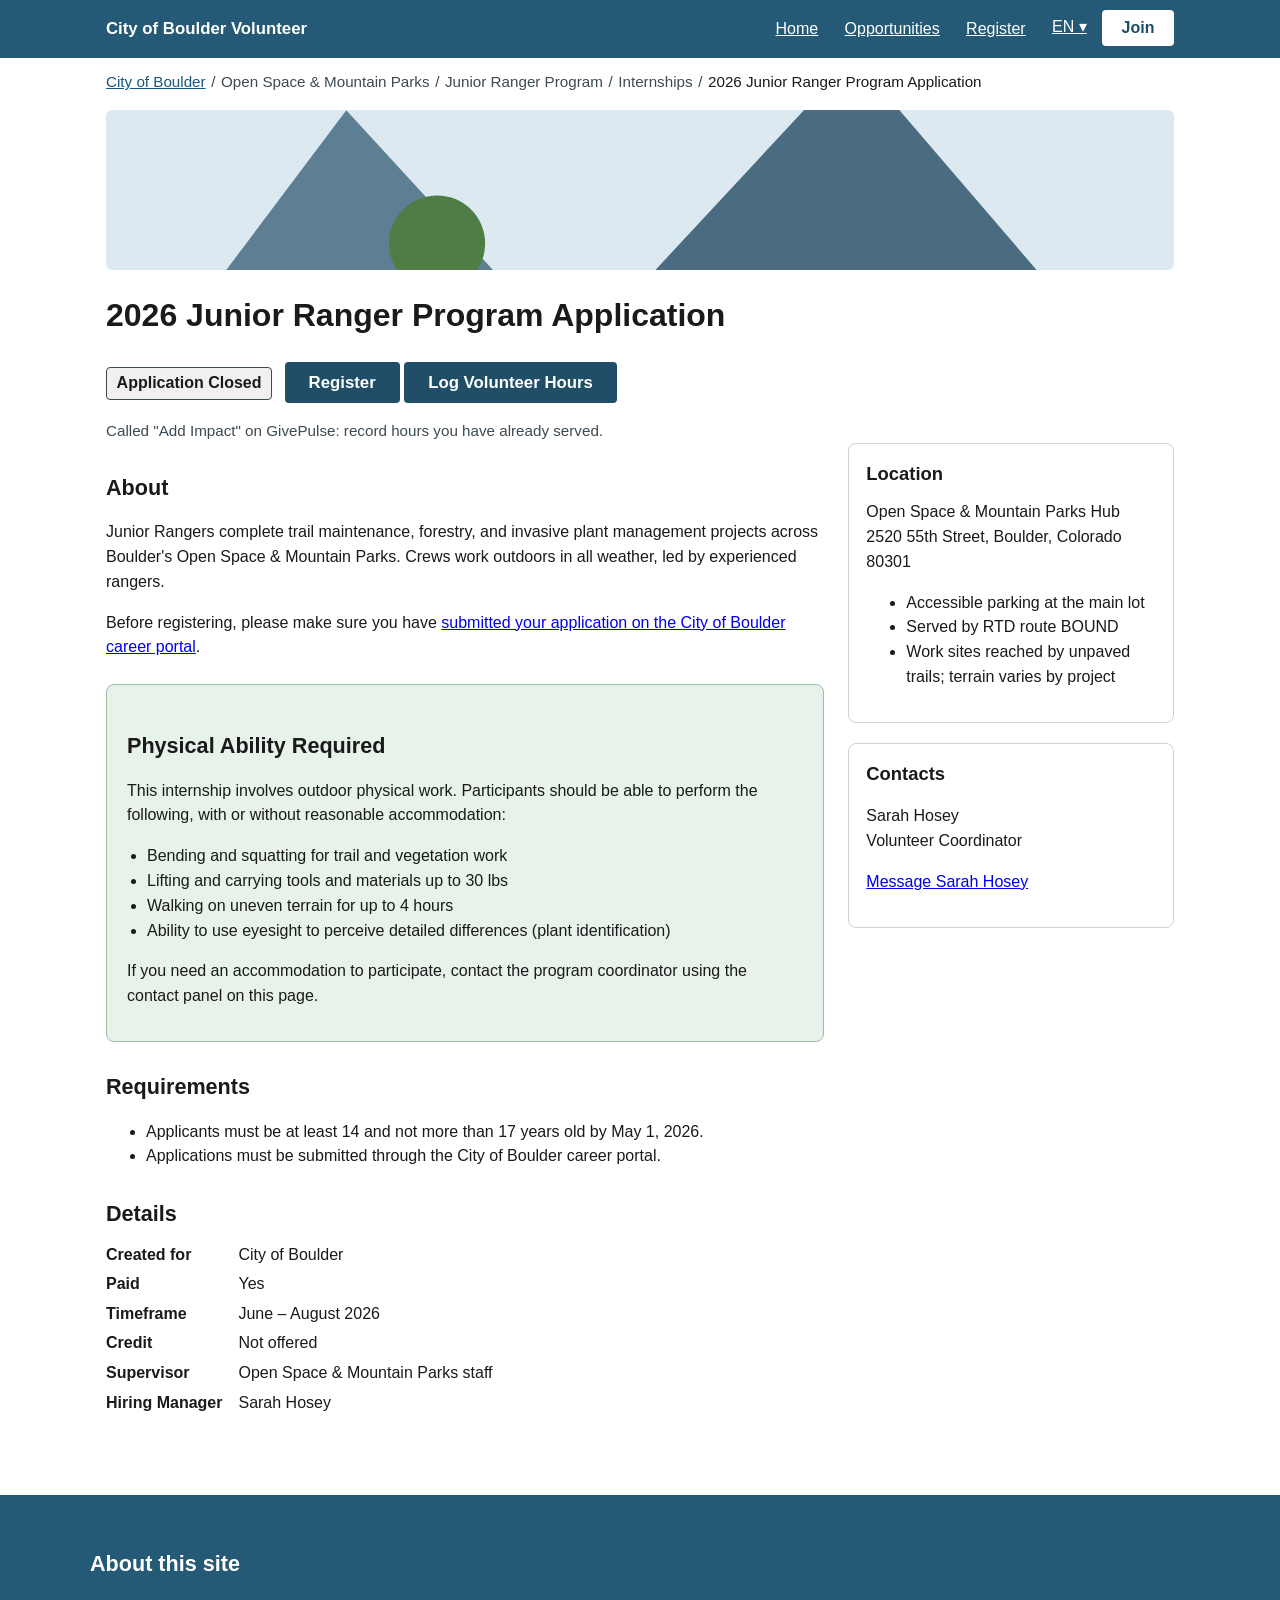
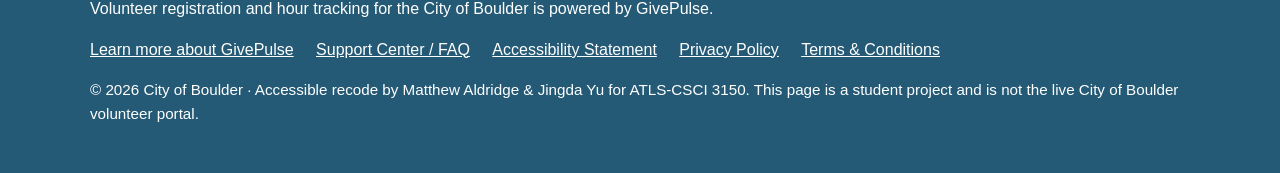
==== event.html @ bf8b2493 "Upload final project website" ====
<!DOCTYPE html>
<html lang="en">
<head>
<meta charset="utf-8">
<meta name="viewport" content="width=device-width, initial-scale=1">
<title>2026 Junior Ranger Program Application | City of Boulder Volunteer | Accessible Recode</title>
<link rel="stylesheet" href="styles.css">
</head>
<body>

<!-- EXTRA CREDIT: skip navigation link — WCAG 2.4.1 -->
<a class="skip-link" href="#main-content">Skip to main content</a>

<header class="site-header">
  <div class="header-bar">
    <a class="logo" href="index.html">City of Boulder Volunteer</a>
    <nav aria-label="Primary">
      <ul>
        <li><a href="index.html">Home</a></li>
        <li><a href="event.html" aria-current="page">Opportunities</a></li>
        <li><a href="register.html">Register</a></li>
        <li><button type="button" class="lang-btn" aria-label="Switch language | English">EN ▾</button></li>
        <li><button type="button" class="btn-join">Join</button></li>
      </ul>
    </nav>
  </div>
</header>

<nav class="breadcrumb" aria-label="Breadcrumb">
  <ol>
    <li><a href="index.html">City of Boulder</a></li>
    <!-- Intermediate levels exist on the live site but are outside this
         three-page recode, so they are rendered as plain text rather than
         as several adjacent links all pointing at the same placeholder
         (which WAVE would flag as redundant links). -->
    <li><span class="crumb-static">Open Space &amp; Mountain Parks</span></li>
    <li><span class="crumb-static">Junior Ranger Program</span></li>
    <li><span class="crumb-static">Internships</span></li>
    <li aria-current="page">2026 Junior Ranger Program Application</li>
  </ol>
</nav>

<main id="main-content" tabindex="-1">
  <img class="cover" src="img/trail-work.svg"
       alt="Cover image for 2026 Junior Ranger Program Application: a trail crew below the mountains">
  <h1>2026 Junior Ranger Program Application</h1>
  <p>
    <span class="status-line">Application Closed</span>
    <!-- Status is communicated visually AND programmatically, as on the
         original site (a PASS item we preserved): the disabled control is
         aria-disabled and removed from the tab order. -->
    <button type="button" class="btn-primary btn-disabled" aria-disabled="true" tabindex="-1">Register</button>
    <button type="button" class="btn-primary" aria-describedby="impact-hint">Log Volunteer Hours</button>
  </p>
  <!-- Usability fix: "Add Impact" (platform jargon) is relabelled in plain
       language, with the GivePulse term kept as supplementary text. -->
  <p class="hint" id="impact-hint">Called "Add Impact" on GivePulse: record hours you have already served.</p>

  <div class="layout">
    <div>
      <section class="block" aria-labelledby="h-about">
        <h2 id="h-about">About</h2>
        <p>Junior Rangers complete trail maintenance, forestry, and invasive
           plant management projects across Boulder's Open Space &amp; Mountain
           Parks. Crews work outdoors in all weather, led by experienced
           rangers.</p>
        <!-- FIX 8: the original sentence ended "...via the City's career
             portal: here" — WAVE "suspicious link text". The link text now
             describes its destination. -->
        <p>Before registering, please make sure you have
           <a href="https://bouldercolorado.gov/jobs">submitted your application
           on the City of Boulder career portal</a>.</p>
      </section>

      <!-- FIX 4: NEW Physical Ability Required section, using the
           ADA-approved descriptors specified by City staff. This is the
           information-architecture gap behind one of the two real user
           complaints: it is disclosed BEFORE the registration step. -->
      <section class="block ability-box" aria-labelledby="h-ability">
        <h2 id="h-ability">Physical Ability Required</h2>
        <p>This internship involves outdoor physical work. Participants should
           be able to perform the following, with or without reasonable
           accommodation:</p>
        <ul>
          <li>Bending and squatting for trail and vegetation work</li>
          <li>Lifting and carrying tools and materials up to 30 lbs</li>
          <li>Walking on uneven terrain for up to 4 hours</li>
          <li>Ability to use eyesight to perceive detailed differences
              (plant identification)</li>
        </ul>
        <p>If you need an accommodation to participate, contact the program
           coordinator using the contact panel on this page.</p>
      </section>

      <section class="block" aria-labelledby="h-req">
        <h2 id="h-req">Requirements</h2>
        <ul>
          <li>Applicants must be at least 14 and not more than 17 years old by May 1, 2026.</li>
          <li>Applications must be submitted through the City of Boulder career portal.</li>
        </ul>
      </section>

      <section class="block" aria-labelledby="h-details">
        <h2 id="h-details">Details</h2>
        <dl class="kv">
          <dt>Created for</dt><dd>City of Boulder</dd>
          <dt>Paid</dt><dd>Yes</dd>
          <dt>Timeframe</dt><dd>June – August 2026</dd>
          <dt>Credit</dt><dd>Not offered</dd>
          <dt>Supervisor</dt><dd>Open Space &amp; Mountain Parks staff</dd>
          <dt>Hiring Manager</dt><dd>Sarah Hosey</dd>
        </dl>
      </section>
    </div>

    <aside class="sidebar" aria-label="Event information">
      <!-- FIX 9: the Location section on the original page rendered a heading
           with NOTHING beneath it — valid HTML, invisible to WAVE, and a
           dead end for anyone judging travel and site access. It is now
           populated with location, transit, parking, and terrain details. -->
      <section aria-labelledby="h-loc">
        <h2 id="h-loc">Location</h2>
        <address>
          Open Space &amp; Mountain Parks Hub<br>
          2520 55th Street, Boulder, Colorado 80301
        </address>
        <ul>
          <li>Accessible parking at the main lot</li>
          <li>Served by RTD route BOUND</li>
          <li>Work sites reached by unpaved trails; terrain varies by project</li>
        </ul>
      </section>

      <section aria-labelledby="h-contacts">
        <h2 id="h-contacts">Contacts</h2>
        <p>Sarah Hosey<br>Volunteer Coordinator</p>
        <!-- FIX 8 (part b): the Message link now identifies its recipient
             when read out of context in a screen-reader links list. -->
        <p><a href="mailto:hoseys@bouldercolorado.gov">Message Sarah Hosey</a></p>
      </section>
    </aside>
  </div>
</main>

<footer class="site-footer">
  <div class="footer-inner">
    <h2>About this site</h2>
    <p>Volunteer registration and hour tracking for the City of Boulder is
       powered by GivePulse.</p>
    <ul>
      <li><a href="https://www.givepulse.com/">Learn more about GivePulse</a></li>
      <li><a href="https://support.givepulse.com/hc/en-us">Support Center / FAQ</a></li>
      <li><a href="https://www.givepulse.com/accessibility">Accessibility Statement</a></li>
      <li><a href="https://www.givepulse.com/privacy">Privacy Policy</a></li>
      <li><a href="https://www.givepulse.com/terms">Terms &amp; Conditions</a></li>
    </ul>
    <p class="fineprint">© 2026 City of Boulder · Accessible recode by
       Matthew Aldridge &amp; Jingda Yu for ATLS-CSCI 3150. This page is a
       student project and is not the live City of Boulder volunteer portal.</p>
  </div>
</footer>

</body>
</html>
---- styles.css ----
/* =====================================================================
   City of Boulder Volunteer Portal — Accessible Recode
   ATLS-CSCI 3150 Final Project Draft 2
   Matthew Aldridge & Jingda Yu
   ---------------------------------------------------------------------
   Key template-level fixes (see report for the full list):
   FIX 1  Header/footer background changed from #8CB8CA (2.13:1 vs white)
          to #245A75 (7.52:1 vs white) — resolves all 22 WAVE contrast
          errors across both pages.                     [WCAG 1.4.3]
   FIX 2  .btn-join:focus keeps a readable label: dark background under
          the white text instead of white-on-white.     [WCAG 1.4.3, 2.4.7]
   EC     Skip-navigation link (WebAIM technique).      [WCAG 2.4.1]
   ===================================================================== */

:root {
  /* FIX 1 — accessible template palette */
  --brand-dark: #245A75;   /* 7.52:1 against #FFFFFF */
  --brand-darker: #1F4E66; /* 8.97:1 against #FFFFFF */
  --brand-pale: #EAF2F6;
  --text: #1A1A1A;         /* 17.4:1 on white */
  --text-soft: #3D4A52;    /* 9.6:1 on white  */
  --link: #14567F;         /* 7.0:1 on white  */
  --focus: #B34700;        /* focus accent, 5.2:1 on white */
  --border: #C9D4DA;
  --ok-bg: #E7F2EA;
}

* { box-sizing: border-box; }

html { font-size: 100%; } /* respects user font-size settings */

body {
  margin: 0;
  font-family: "Segoe UI", Roboto, Helvetica, Arial, sans-serif;
  color: var(--text);
  background: #FFFFFF;
  line-height: 1.55;
}

/* ---------------------------------------------------------------
   EC: Skip navigation link — visually hidden until focused
   (WebAIM technique: positioned off-screen, appears on focus)
   --------------------------------------------------------------- */
.skip-link {
  position: absolute;
  left: -9999px;
  top: 0;
  z-index: 100;
  background: var(--brand-darker);
  color: #FFFFFF;
  padding: 0.75rem 1.25rem;
  font-weight: 600;
  text-decoration: none;
}
.skip-link:focus {
  left: 0;
  outline: 3px solid #FFD37A; /* 5.31:1 against the dark header behind it */
  outline-offset: 2px;
}

/* ---------------------------------------------------------------
   Global focus visibility: every interactive element gets a thick,
   offset outline that ADDS visibility rather than removing it.
   --------------------------------------------------------------- */
a:focus-visible,
button:focus-visible,
input:focus-visible,
select:focus-visible,
summary:focus-visible {
  outline: 3px solid var(--focus);
  outline-offset: 2px;
}
/* On the dark header/footer template the orange outline would measure
   only 1.37:1 against #245A75, so elements on the template use a light
   gold outline instead: 5.31:1 against the dark background.
   (WCAG 1.4.11 Non-text Contrast) */
header.site-header a:focus-visible,
header.site-header button:focus-visible,
footer.site-footer a:focus-visible {
  outline-color: #FFD37A;
}

/* ---------------------------------------------------------------
   Header / navigation  (FIX 1: contrast)
   --------------------------------------------------------------- */
header.site-header {
  background: var(--brand-dark); /* was #8CB8CA at 2.13:1 — FIX 1 */
  color: #FFFFFF;
}
.header-bar {
  max-width: 1100px;
  margin: 0 auto;
  padding: 0.6rem 1rem;
  display: flex;
  align-items: center;
  gap: 1rem;
  flex-wrap: wrap;
}
.header-bar .logo {
  font-weight: 700;
  font-size: 1.05rem;
  color: #FFFFFF;
  text-decoration: none;
}
.header-bar nav { margin-left: auto; }
.header-bar nav ul {
  list-style: none;
  display: flex;
  gap: 0.25rem;
  margin: 0;
  padding: 0;
  flex-wrap: wrap;
}
.header-bar nav a,
.header-bar .lang-btn {
  display: inline-block;
  color: #FFFFFF;            /* 7.52:1 on --brand-dark */
  text-decoration: underline;
  padding: 0.45rem 0.7rem;
  border-radius: 4px;
  background: transparent;
  border: 0;
  font-size: 1rem;
  cursor: pointer;
}
.header-bar nav a:hover,
.header-bar .lang-btn:hover { background: var(--brand-darker); }

/* FIX 2 — the Join button.
   Original defect: on :focus the label turned white on a white
   background (≈1:1). Here the focus state applies the dark
   background the white text was designed against, plus an outline. */
.btn-join {
  background: #FFFFFF;
  color: var(--brand-darker);   /* 8.97:1 */
  border: 2px solid #FFFFFF;
  font-weight: 700;
  font-size: 1rem;
  padding: 0.45rem 1.1rem;
  border-radius: 4px;
  cursor: pointer;
}
.btn-join:hover,
.btn-join:focus {
  background: var(--brand-darker); /* dark bg arrives WITH the white text */
  color: #FFFFFF;                  /* 8.97:1 — label stays readable */
}
.btn-join:focus {
  outline: 3px solid #FFD37A;      /* visible against the dark header */
  outline-offset: 2px;
}

/* ---------------------------------------------------------------
   Breadcrumb
   --------------------------------------------------------------- */
nav.breadcrumb {
  max-width: 1100px;
  margin: 0.75rem auto 0;
  padding: 0 1rem;
  font-size: 0.95rem;
}
nav.breadcrumb ol {
  list-style: none;
  display: flex;
  flex-wrap: wrap;
  gap: 0.35rem;
  margin: 0;
  padding: 0;
}
nav.breadcrumb li + li::before {
  content: "/";
  margin-right: 0.35rem;
  color: var(--text-soft);
}
nav.breadcrumb a { color: var(--link); }
nav.breadcrumb .crumb-static { color: var(--text-soft); }

/* ---------------------------------------------------------------
   Layout
   --------------------------------------------------------------- */
main {
  max-width: 1100px;
  margin: 0 auto;
  padding: 1rem;
}
.layout {
  display: grid;
  grid-template-columns: minmax(0, 2.2fr) minmax(0, 1fr);
  gap: 1.5rem;
}
@media (max-width: 800px) {
  .layout { grid-template-columns: 1fr; } /* reflow, no horizontal scroll */
}

.hero {
  background: var(--brand-pale);
  border: 1px solid var(--border);
  border-radius: 8px;
  padding: 1.25rem;
  margin-bottom: 1.25rem;
}
.hero h1 { margin: 0 0 0.4rem; font-size: 1.7rem; }
.hero p  { margin: 0.25rem 0; color: var(--text-soft); }

/* FIX 3 — group statistics: real labelled content, not bare numbers
   visually styled as headings (was 3 WAVE "possible heading" alerts). */
.stats {
  list-style: none;
  display: flex;
  gap: 2rem;
  flex-wrap: wrap;
  margin: 1rem 0 0;
  padding: 0;
}
.stats .num { display: block; font-size: 1.5rem; font-weight: 700; }
.stats .lbl { display: block; color: var(--text-soft); }

h2 { font-size: 1.35rem; margin: 1.75rem 0 0.75rem; } /* FIX 3: restored h2 level */
h3 { font-size: 1.1rem; margin: 0 0 0.4rem; }

/* ---------------------------------------------------------------
   Search + filters  (FIX 6: visible label; FIX 5: ability filter)
   --------------------------------------------------------------- */
.search-row { margin: 0.75rem 0 1rem; }
.search-row label {
  display: block;          /* FIX 6 — persistent visible label,   */
  font-weight: 600;        /* not placeholder-only               */
  margin-bottom: 0.3rem;
}
.search-row input[type="search"] {
  width: 100%;
  max-width: 34rem;
  font-size: 1rem;
  padding: 0.55rem 0.7rem;
  border: 2px solid var(--text-soft);
  border-radius: 4px;
}
.hint { font-size: 0.95rem; color: var(--text-soft); margin: 0.25rem 0 0; }

fieldset.filters {
  border: 1px solid var(--border);
  border-radius: 8px;
  padding: 0.75rem 1rem 1rem;
  margin: 0 0 1.25rem;
}
fieldset.filters legend { font-weight: 700; padding: 0 0.4rem; }
.filter-grid {
  display: flex;
  flex-wrap: wrap;
  gap: 0.75rem 1.25rem;
}
.filter-grid .filter { min-width: 9.5rem; }
.filter-grid label {
  display: block;
  font-size: 0.95rem;
  font-weight: 600;
  margin-bottom: 0.2rem;
}
.filter-grid select {
  width: 100%;
  font-size: 1rem;
  padding: 0.4rem;
  border: 1.5px solid var(--text-soft);
  border-radius: 4px;
  background: #FFFFFF;
}
/* FIX 5 — the new Physical Ability filter gets the same visual weight
   as the other filters; highlighted here only for the report figure. */
.filter.new-filter { position: relative; }
.filter.new-filter .badge {
  font-size: 0.75rem;
  font-weight: 700;
  color: #FFFFFF;
  background: var(--brand-darker);
  border-radius: 3px;
  padding: 0.05rem 0.35rem;
  margin-left: 0.3rem;
  vertical-align: middle;
}

/* ---------------------------------------------------------------
   Opportunity cards  (FIX 3: h2>h3 hierarchy; list markup)
   --------------------------------------------------------------- */
ul.cards {
  list-style: none;
  margin: 0;
  padding: 0;
  display: grid;
  grid-template-columns: repeat(auto-fill, minmax(15rem, 1fr));
  gap: 1rem;
}
ul.cards li.card {
  border: 1px solid var(--border);
  border-radius: 8px;
  overflow: hidden;
  background: #FFFFFF;
  display: flex;
  flex-direction: column;
}
.card .thumb {
  background: var(--brand-pale);
  color: var(--text-soft);
  min-height: 6.5rem;
  display: flex;
  align-items: center;
  justify-content: center;
  font-size: 0.9rem;
}
.card img.thumb-img {
  width: 100%;
  height: 6.5rem;
  object-fit: cover;
  display: block;
}
img.cover {
  width: 100%;
  height: 10rem;
  object-fit: cover;
  display: block;
  border-radius: 6px;
  margin-bottom: 0.9rem;
}
img.decor { height: 1.1rem; vertical-align: baseline; margin-left: 0.4rem; }
.card .body { padding: 0.75rem 0.9rem 1rem; }
.card h3 a { color: var(--link); }
.card p.meta { margin: 0.2rem 0 0; font-size: 0.92rem; color: var(--text-soft); }
.card p.ability { margin: 0.45rem 0 0; font-size: 0.92rem; }
.card p.ability strong { color: var(--text); }

/* ---------------------------------------------------------------
   Event detail page
   --------------------------------------------------------------- */
.status-line {
  display: inline-block;
  background: #F0F0F0;
  border: 1.5px solid var(--text-soft);
  color: var(--text);
  border-radius: 4px;
  padding: 0.2rem 0.6rem;
  font-weight: 600;
  margin-right: 0.5rem;
}
.btn-disabled {
  background: #E9E9E9;
  color: #4A5560; /* 6.4:1 even in the disabled state */
}
section.block { margin: 1.5rem 0; }
.kv {
  margin: 0;
  display: grid;
  grid-template-columns: max-content 1fr;
  gap: 0.3rem 1rem;
}
.kv dt { font-weight: 700; }
.kv dd { margin: 0; }

/* FIX 4 — Physical Ability Required section */
.ability-box {
  background: var(--ok-bg);
  border: 1px solid #9DBFA8;
  border-radius: 8px;
  padding: 1rem 1.25rem;
}
.ability-box ul { margin: 0.5rem 0 0; padding-left: 1.25rem; }

aside.sidebar section {
  border: 1px solid var(--border);
  border-radius: 8px;
  padding: 1rem 1.1rem;
  margin-bottom: 1.25rem;
}
aside.sidebar h2 { margin-top: 0; font-size: 1.15rem; }
address { font-style: normal; }

/* ---------------------------------------------------------------
   Forms (register.html)  — EC: HTML5 validation styling
   --------------------------------------------------------------- */
form.registration { max-width: 40rem; }
.form-field { margin-bottom: 1.1rem; }
.form-field label {
  display: block;
  font-weight: 600;
  margin-bottom: 0.25rem;
}
.req {
  color: #A11212;  /* 6.5:1 on white; requirement ALSO in text, not color-only */
  font-weight: 700;
}
.form-field input,
.form-field select {
  width: 100%;
  font-size: 1rem;
  padding: 0.55rem 0.7rem;
  border: 2px solid var(--text-soft);
  border-radius: 4px;
}
.form-field .help {
  font-size: 0.92rem;
  color: var(--text-soft);
  margin: 0.25rem 0 0;
}
.form-field input:invalid[data-touched="true"] {
  border-color: #A11212;
}
.error-msg {
  color: #A11212;
  font-weight: 600;
  font-size: 0.95rem;
  margin: 0.25rem 0 0;
}
.hidden { display: none; }

/* FIX 7 — disclosure buttons carry aria-expanded + visual affordance */
.disclosure {
  background: var(--brand-darker);
  color: #FFFFFF;
  border: 0;
  font-size: 1rem;
  font-weight: 600;
  padding: 0.55rem 1rem;
  border-radius: 4px;
  cursor: pointer;
  margin-right: 0.6rem;
}
.disclosure[aria-expanded="true"]::after { content: " ▴"; }
.disclosure[aria-expanded="false"]::after { content: " ▾"; }
.disclosure-region {
  border: 1px solid var(--border);
  border-left: 4px solid var(--brand-dark);
  border-radius: 6px;
  padding: 1rem 1.25rem;
  margin-top: 1rem;
}

button.btn-primary {
  background: var(--brand-darker);
  color: #FFFFFF;
  font-size: 1.05rem;
  font-weight: 700;
  border: 0;
  border-radius: 4px;
  padding: 0.65rem 1.5rem;
  cursor: pointer;
}
button.btn-primary:hover { background: var(--brand-dark); }

/* ---------------------------------------------------------------
   Footer  (FIX 1: contrast)
   --------------------------------------------------------------- */
footer.site-footer {
  background: var(--brand-dark);  /* was #8CB8CA — FIX 1 */
  color: #FFFFFF;
  margin-top: 2.5rem;
  padding: 1.5rem 1rem 2rem;
}
.footer-inner { max-width: 1100px; margin: 0 auto; }
footer.site-footer a { color: #FFFFFF; text-decoration: underline; }
footer.site-footer ul {
  list-style: none;
  margin: 0.5rem 0 0;
  padding: 0;
  display: flex;
  flex-wrap: wrap;
  gap: 0.4rem 1.4rem;
}
footer.site-footer .fineprint {
  margin-top: 1rem;
  font-size: 0.95rem;  /* was flagged "very small text" — bumped up */
}
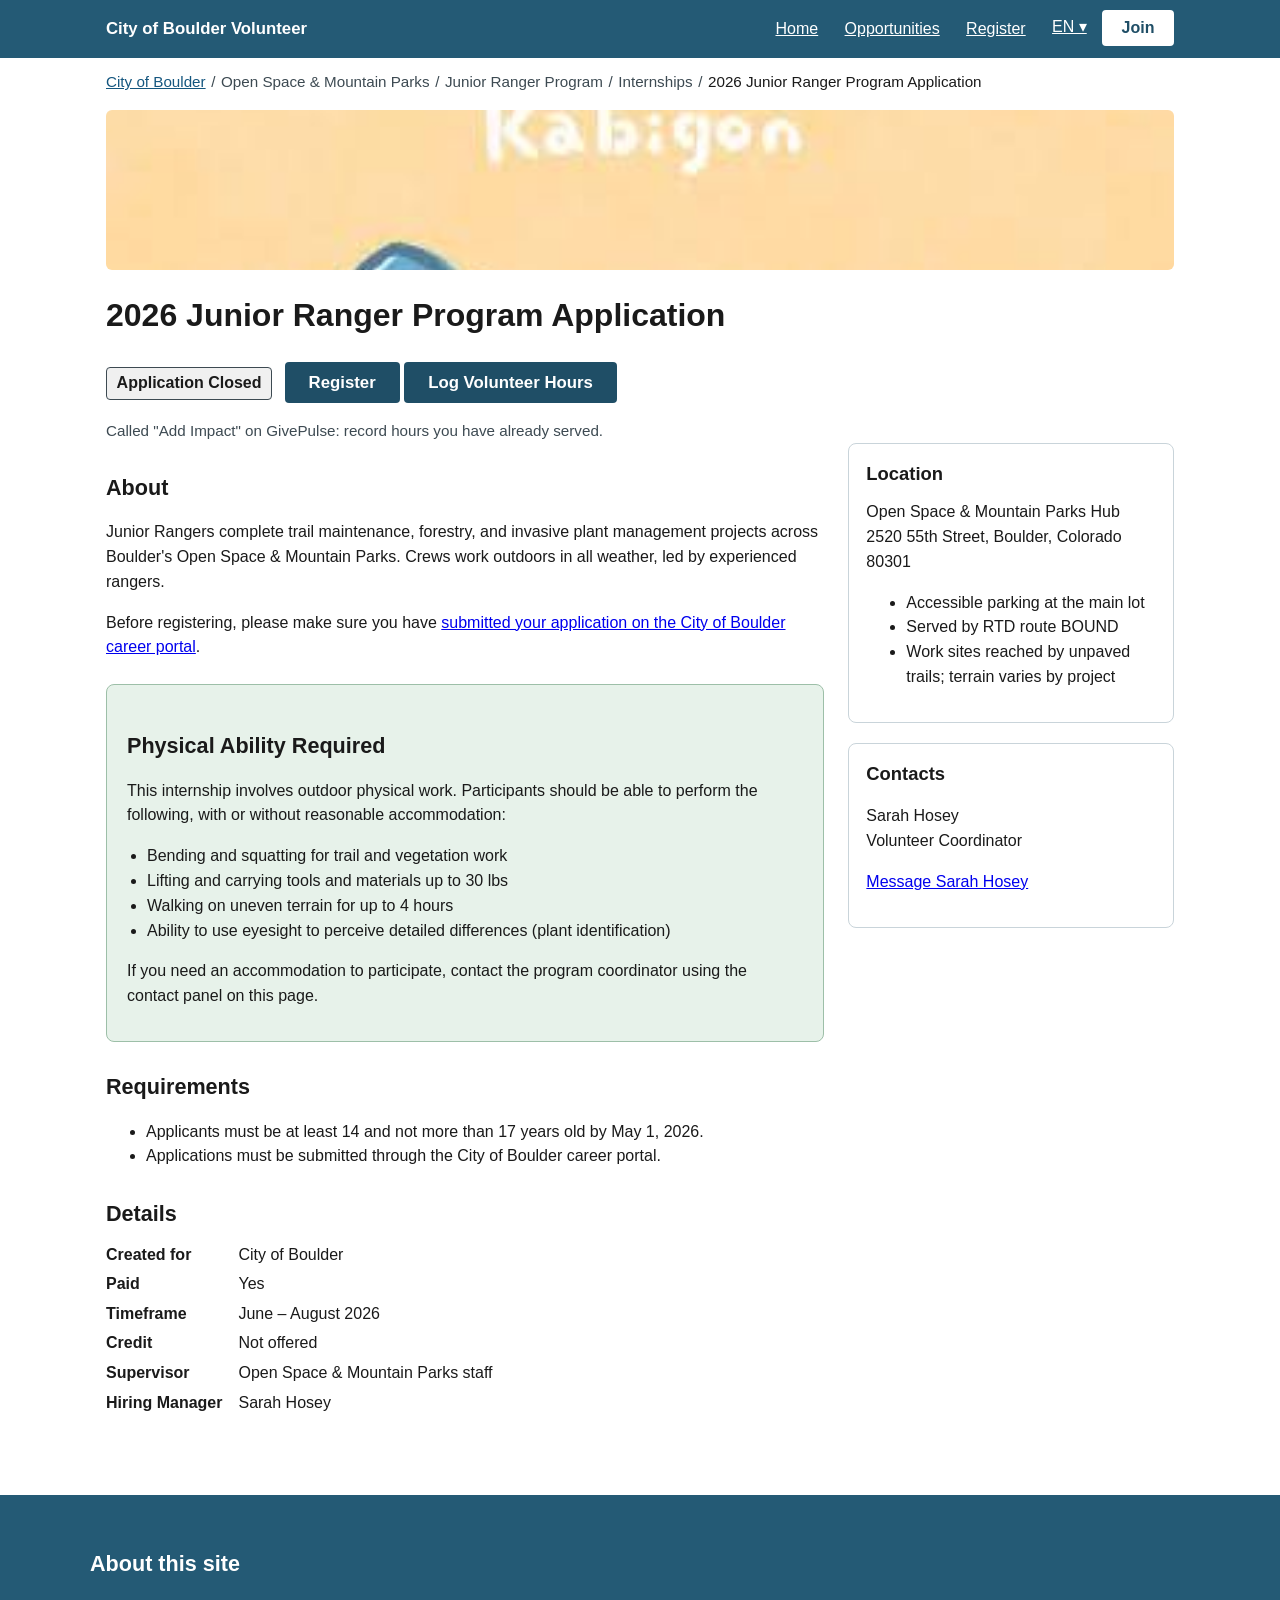
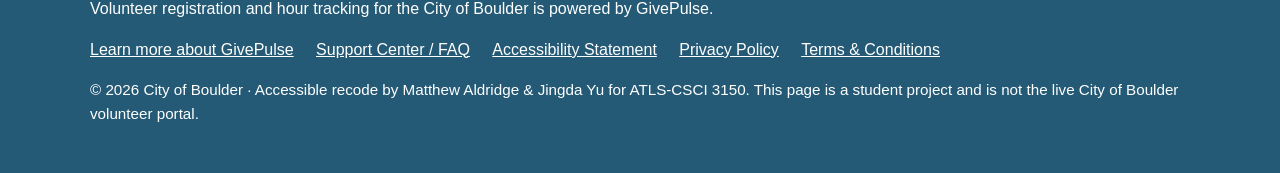
==== commit 31c98784: "upload" ====
--- a/event.html
+++ b/event.html
@@ -41,7 +41,7 @@
 </nav>
 
 <main id="main-content" tabindex="-1">
-  <img class="cover" src="img/trail-work.svg"
+  <img class="cover" src="img/cover-junior-ranger.jpg"
        alt="Cover image for 2026 Junior Ranger Program Application: a trail crew below the mountains">
   <h1>2026 Junior Ranger Program Application</h1>
   <p>
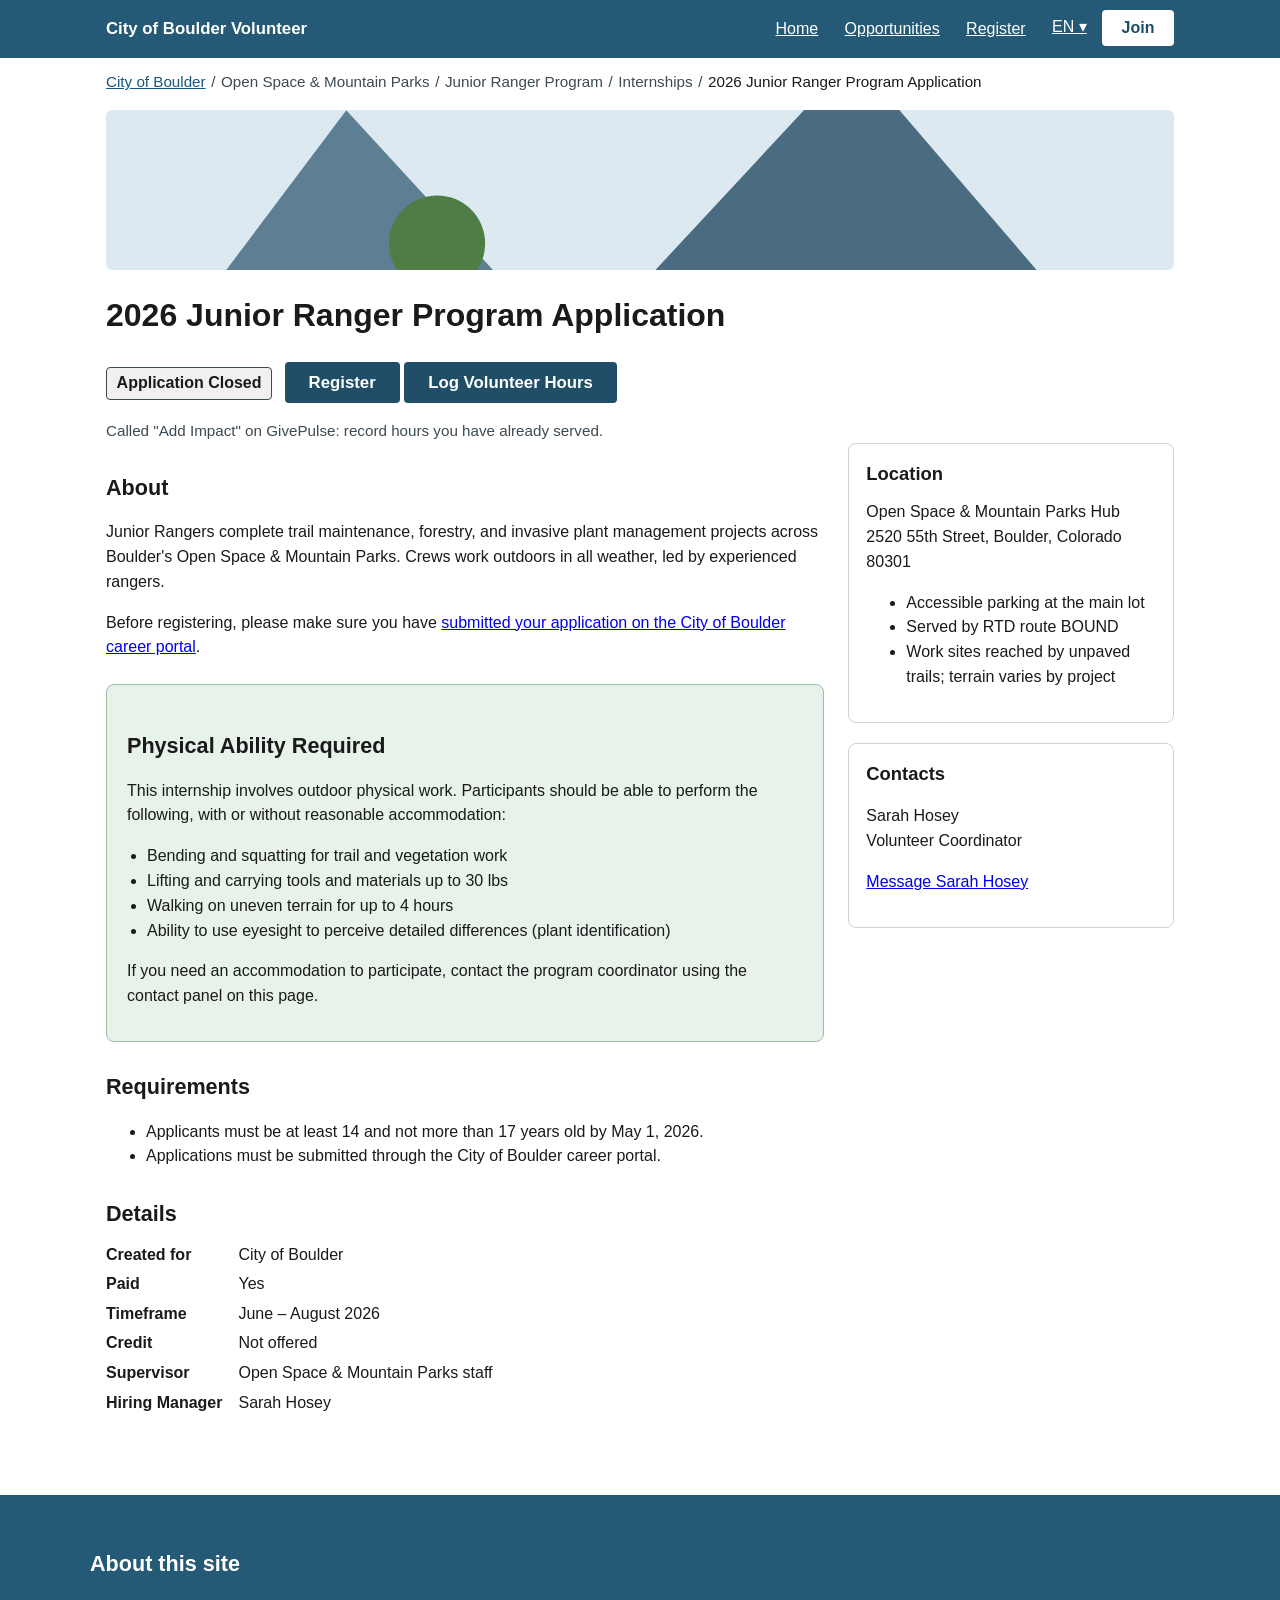
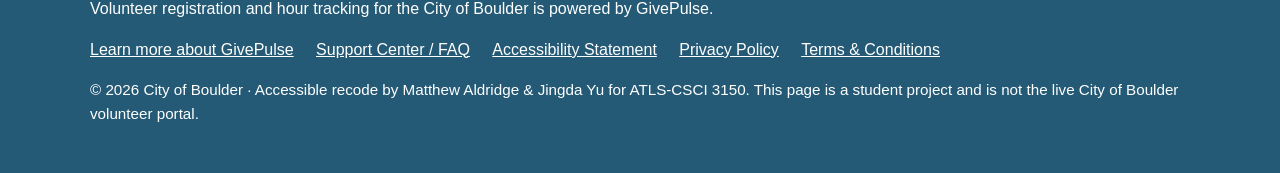
==== commit b0474b04: "revise" ====
--- a/event.html
+++ b/event.html
@@ -41,7 +41,7 @@
 </nav>
 
 <main id="main-content" tabindex="-1">
-  <img class="cover" src="img/cover-junior-ranger.jpg"
+  <img class="cover" src="img/trail-work.svg"
        alt="Cover image for 2026 Junior Ranger Program Application: a trail crew below the mountains">
   <h1>2026 Junior Ranger Program Application</h1>
   <p>
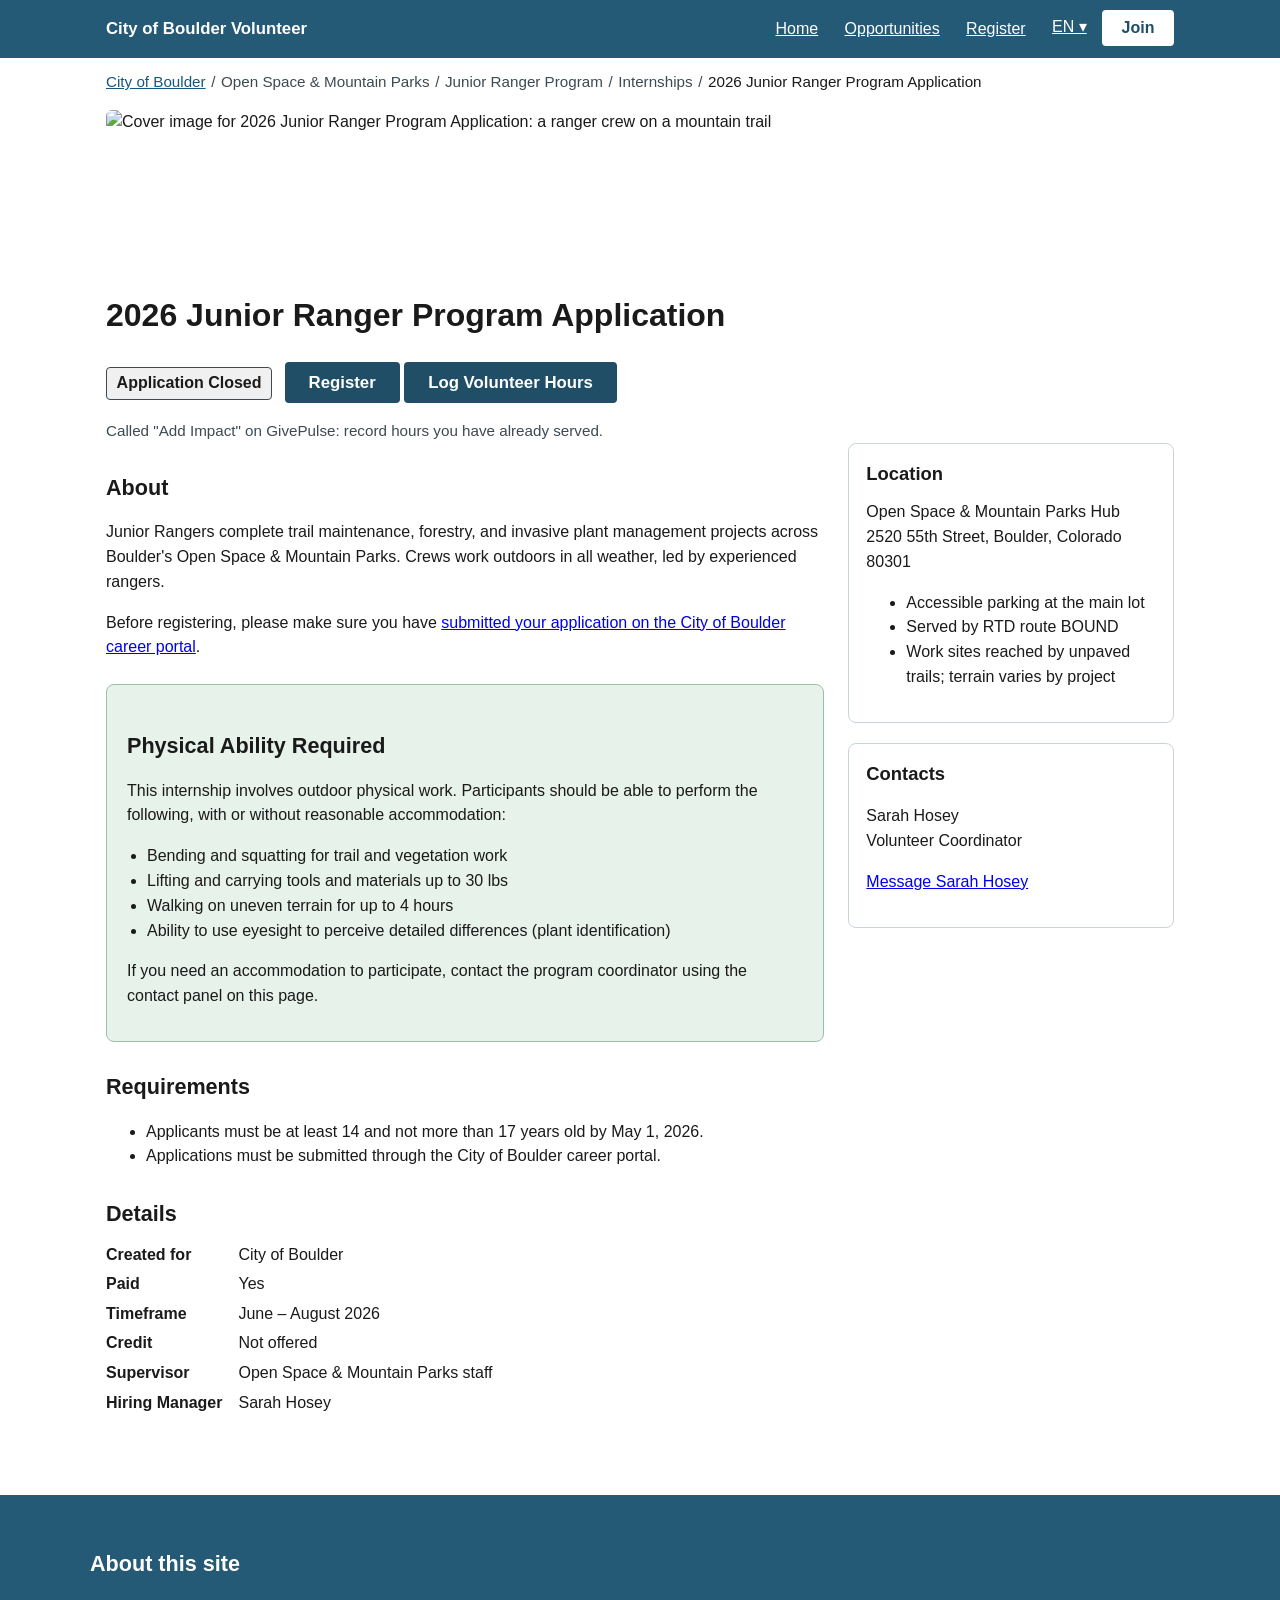
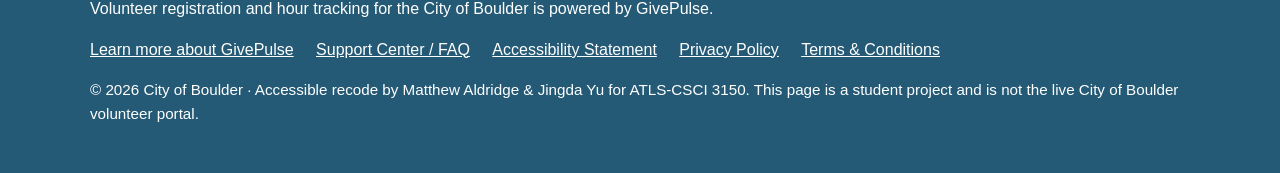
==== commit 27972ce6: "full size" ====
--- a/event.html
+++ b/event.html
@@ -41,8 +41,8 @@
 </nav>
 
 <main id="main-content" tabindex="-1">
-  <img class="cover" src="img/trail-work.svg"
-       alt="Cover image for 2026 Junior Ranger Program Application: a trail crew below the mountains">
+  <img class="cover" src="img/cover-junior-ranger.svg"
+       alt="Cover image for 2026 Junior Ranger Program Application: a ranger crew on a mountain trail">
   <h1>2026 Junior Ranger Program Application</h1>
   <p>
     <span class="status-line">Application Closed</span>
